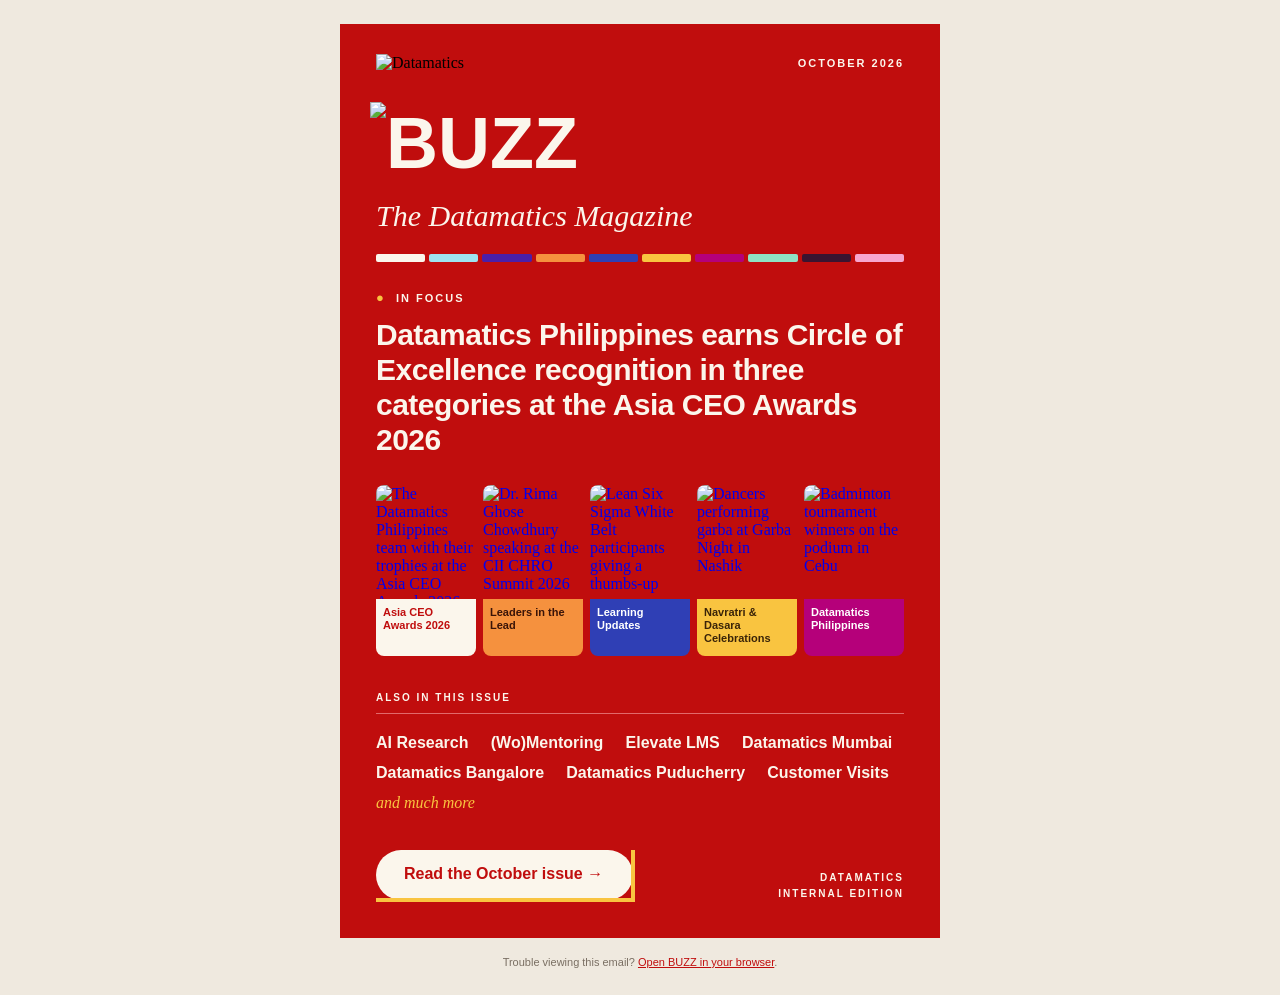
==== emailer.html @ 51daa1fd "Add October 2026 BUZZ emailer and its hosted images Co-Authored-By: Claude Opus 5.5 <noreply@anthrop" ====
<!DOCTYPE html>
<html lang="en" xmlns="http://www.w3.org/1999/xhtml" xmlns:v="urn:schemas-microsoft-com:vml" xmlns:o="urn:schemas-microsoft-com:office:office">
<head>
<meta charset="utf-8">
<meta name="viewport" content="width=device-width,initial-scale=1">
<meta name="x-apple-disable-message-reformatting">
<meta name="format-detection" content="telephone=no,date=no,address=no,email=no">
<title>BUZZ — October 2026 · The Datamatics Magazine</title>
<!--[if mso]><noscript><xml><o:OfficeDocumentSettings><o:PixelsPerInch>96</o:PixelsPerInch></o:OfficeDocumentSettings></xml></noscript><![endif]-->
<style>
  body{margin:0;padding:0;width:100%!important;-webkit-text-size-adjust:100%;-ms-text-size-adjust:100%}
  table{border-collapse:collapse;mso-table-lspace:0;mso-table-rspace:0}
  img{border:0;outline:none;text-decoration:none;-ms-interpolation-mode:bicubic;display:block}
  a{text-decoration:none}
  @media only screen and (max-width:620px){
    .container{width:100%!important}
    .px{padding-left:20px!important;padding-right:20px!important}
    .headline{font-size:26px!important;line-height:31px!important}
    .card{display:inline-block!important;width:47%!important;margin:0 1% 10px!important;vertical-align:top}
    .card img{width:100%!important;height:auto!important}
    .gap{display:none!important}
    .stack{display:block!important;width:100%!important;text-align:left!important;padding-top:18px!important}
  }
</style>
</head>
<body style="margin:0;padding:0;background:#efe9df;">
<!-- Preheader (shown in the inbox preview, hidden in the email) -->
<div style="display:none;max-height:0;overflow:hidden;mso-hide:all;font-size:1px;line-height:1px;color:#efe9df;">Datamatics Philippines wins Circle of Excellence recognition in three categories at the Asia CEO Awards 2026 — plus Learning Updates, Navratri celebrations and more.&#8199;&#847;&#8199;&#847;&#8199;&#847;&#8199;&#847;&#8199;&#847;&#8199;&#847;</div>

<table role="presentation" width="100%" cellpadding="0" cellspacing="0" border="0" style="background:#efe9df;">
<tr><td align="center" style="padding:24px 10px;">

  <!--[if mso]><table role="presentation" width="600" cellpadding="0" cellspacing="0" border="0"><tr><td><![endif]-->
  <table role="presentation" class="container" width="600" cellpadding="0" cellspacing="0" border="0" style="width:600px;max-width:600px;background:#c00d0d;">

    <!-- Top bar: logo + issue -->
    <tr><td class="px" style="padding:30px 36px 0 36px;">
      <table role="presentation" width="100%" cellpadding="0" cellspacing="0" border="0"><tr>
        <td align="left" valign="middle"><img src="https://buzz-october-2026.vercel.app/assets/email/datamatics-logo.png" width="150" alt="Datamatics" style="width:150px;height:auto;"></td>
        <td align="right" valign="middle" style="font-family:Arial,Helvetica,sans-serif;font-size:11px;letter-spacing:2px;font-weight:bold;color:#fbf6ec;text-transform:uppercase;">October 2026</td>
      </tr></table>
    </td></tr>

    <!-- BUZZ wordmark -->
    <tr><td class="px" style="padding:30px 36px 0 30px;">
      <a href="https://buzz-october-2026.vercel.app/" target="_blank"><img src="https://buzz-october-2026.vercel.app/assets/email/buzz-wordmark.png" width="420" alt="BUZZ" style="width:420px;max-width:100%;height:auto;color:#fbf6ec;font-family:Arial,Helvetica,sans-serif;font-size:72px;font-weight:bold;"></a>
    </td></tr>

    <!-- Tagline -->
    <tr><td class="px" style="padding:14px 36px 0 36px;font-family:Georgia,'Times New Roman',serif;font-style:italic;font-size:30px;line-height:36px;color:#fbf6ec;">The Datamatics Magazine</td></tr>

    <!-- Colour bar: one swatch per chapter -->
    <tr><td class="px" style="padding:20px 36px 0 36px;">
      <table role="presentation" width="100%" cellpadding="0" cellspacing="0" border="0"><tr>
        <td height="8" bgcolor="#fbf6ec" style="height:8px;font-size:0;line-height:0;border-radius:2px;">&nbsp;</td><td width="4" style="font-size:0;">&nbsp;</td>
        <td bgcolor="#9ee3f0" style="font-size:0;line-height:0;border-radius:2px;">&nbsp;</td><td width="4" style="font-size:0;">&nbsp;</td>
        <td bgcolor="#4b1fa8" style="font-size:0;line-height:0;border-radius:2px;">&nbsp;</td><td width="4" style="font-size:0;">&nbsp;</td>
        <td bgcolor="#f5913e" style="font-size:0;line-height:0;border-radius:2px;">&nbsp;</td><td width="4" style="font-size:0;">&nbsp;</td>
        <td bgcolor="#2f3fb5" style="font-size:0;line-height:0;border-radius:2px;">&nbsp;</td><td width="4" style="font-size:0;">&nbsp;</td>
        <td bgcolor="#f9c440" style="font-size:0;line-height:0;border-radius:2px;">&nbsp;</td><td width="4" style="font-size:0;">&nbsp;</td>
        <td bgcolor="#b5007a" style="font-size:0;line-height:0;border-radius:2px;">&nbsp;</td><td width="4" style="font-size:0;">&nbsp;</td>
        <td bgcolor="#8ee2c4" style="font-size:0;line-height:0;border-radius:2px;">&nbsp;</td><td width="4" style="font-size:0;">&nbsp;</td>
        <td bgcolor="#3a1430" style="font-size:0;line-height:0;border-radius:2px;">&nbsp;</td><td width="4" style="font-size:0;">&nbsp;</td>
        <td bgcolor="#f7a6cf" style="font-size:0;line-height:0;border-radius:2px;">&nbsp;</td>
      </tr></table>
    </td></tr>

    <!-- In Focus -->
    <tr><td class="px" style="padding:28px 36px 0 36px;font-family:Arial,Helvetica,sans-serif;font-size:11px;letter-spacing:2px;font-weight:bold;color:#fbf6ec;text-transform:uppercase;">
      <span style="color:#f9c440;font-size:13px;">&#9679;</span>&nbsp;&nbsp;In Focus
    </td></tr>
    <tr><td class="px headline" style="padding:12px 36px 0 36px;font-family:'Arial Black',Arial,Helvetica,sans-serif;font-weight:900;font-size:30px;line-height:35px;letter-spacing:-0.5px;color:#fbf6ec;">
      <a href="https://buzz-october-2026.vercel.app/#focus" target="_blank" style="color:#fbf6ec;text-decoration:none;">Datamatics Philippines earns Circle of Excellence recognition in three categories at the Asia CEO Awards 2026</a>
    </td></tr>

    <!-- Story cards -->
    <tr><td class="px" style="padding:28px 36px 0 36px;">
      <table role="presentation" width="100%" cellpadding="0" cellspacing="0" border="0"><tr>
        <td class="card" width="100" valign="top" style="width:100px;">
          <a href="https://buzz-october-2026.vercel.app/#focus" target="_blank" style="text-decoration:none;">
          <table role="presentation" width="100%" cellpadding="0" cellspacing="0" border="0" style="border-radius:8px;overflow:hidden;">
            <tr><td><img src="https://buzz-october-2026.vercel.app/assets/email/card-asia-ceo.jpg" width="100" height="114" alt="The Datamatics Philippines team with their trophies at the Asia CEO Awards 2026" style="width:100px;height:114px;"></td></tr>
            <tr><td bgcolor="#fbf6ec" height="44" valign="top" style="padding:7px 7px 6px;font-family:Arial,Helvetica,sans-serif;font-size:11px;line-height:13px;font-weight:bold;color:#c00d0d;height:44px;">Asia CEO Awards 2026</td></tr>
          </table></a>
        </td>
        <td class="gap" width="9" style="font-size:0;">&nbsp;</td>
        <td class="card" width="100" valign="top" style="width:100px;">
          <a href="https://buzz-october-2026.vercel.app/#corporate" target="_blank" style="text-decoration:none;">
          <table role="presentation" width="100%" cellpadding="0" cellspacing="0" border="0" style="border-radius:8px;overflow:hidden;">
            <tr><td><img src="https://buzz-october-2026.vercel.app/assets/email/card-leaders.jpg" width="100" height="114" alt="Dr. Rima Ghose Chowdhury speaking at the CII CHRO Summit 2026" style="width:100px;height:114px;"></td></tr>
            <tr><td bgcolor="#f5913e" height="44" valign="top" style="padding:7px 7px 6px;font-family:Arial,Helvetica,sans-serif;font-size:11px;line-height:13px;font-weight:bold;color:#3a1408;height:44px;">Leaders in the Lead</td></tr>
          </table></a>
        </td>
        <td class="gap" width="9" style="font-size:0;">&nbsp;</td>
        <td class="card" width="100" valign="top" style="width:100px;">
          <a href="https://buzz-october-2026.vercel.app/#learning" target="_blank" style="text-decoration:none;">
          <table role="presentation" width="100%" cellpadding="0" cellspacing="0" border="0" style="border-radius:8px;overflow:hidden;">
            <tr><td><img src="https://buzz-october-2026.vercel.app/assets/email/card-learning.jpg" width="100" height="114" alt="Lean Six Sigma White Belt participants giving a thumbs-up" style="width:100px;height:114px;"></td></tr>
            <tr><td bgcolor="#2f3fb5" height="44" valign="top" style="padding:7px 7px 6px;font-family:Arial,Helvetica,sans-serif;font-size:11px;line-height:13px;font-weight:bold;color:#ffffff;height:44px;">Learning Updates</td></tr>
          </table></a>
        </td>
        <td class="gap" width="9" style="font-size:0;">&nbsp;</td>
        <td class="card" width="100" valign="top" style="width:100px;">
          <a href="https://buzz-october-2026.vercel.app/#nashik" target="_blank" style="text-decoration:none;">
          <table role="presentation" width="100%" cellpadding="0" cellspacing="0" border="0" style="border-radius:8px;overflow:hidden;">
            <tr><td><img src="https://buzz-october-2026.vercel.app/assets/email/card-festive.jpg" width="100" height="114" alt="Dancers performing garba at Garba Night in Nashik" style="width:100px;height:114px;"></td></tr>
            <tr><td bgcolor="#f9c440" height="44" valign="top" style="padding:7px 7px 6px;font-family:Arial,Helvetica,sans-serif;font-size:11px;line-height:13px;font-weight:bold;color:#3a2408;height:44px;">Navratri &amp; Dasara Celebrations</td></tr>
          </table></a>
        </td>
        <td class="gap" width="9" style="font-size:0;">&nbsp;</td>
        <td class="card" width="100" valign="top" style="width:100px;">
          <a href="https://buzz-october-2026.vercel.app/#philippines" target="_blank" style="text-decoration:none;">
          <table role="presentation" width="100%" cellpadding="0" cellspacing="0" border="0" style="border-radius:8px;overflow:hidden;">
            <tr><td><img src="https://buzz-october-2026.vercel.app/assets/email/card-philippines.jpg" width="100" height="114" alt="Badminton tournament winners on the podium in Cebu" style="width:100px;height:114px;"></td></tr>
            <tr><td bgcolor="#b5007a" height="44" valign="top" style="padding:7px 7px 6px;font-family:Arial,Helvetica,sans-serif;font-size:11px;line-height:13px;font-weight:bold;color:#ffffff;height:44px;">Datamatics Philippines</td></tr>
          </table></a>
        </td>
      </tr></table>
    </td></tr>

    <!-- Also in this issue -->
    <tr><td class="px" style="padding:36px 36px 0 36px;font-family:Arial,Helvetica,sans-serif;font-size:10px;letter-spacing:2px;font-weight:bold;color:#fbf6ec;text-transform:uppercase;">Also in this issue</td></tr>
    <tr><td class="px" style="padding:10px 36px 0 36px;"><table role="presentation" width="100%" cellpadding="0" cellspacing="0" border="0"><tr><td height="1" bgcolor="#e2696b" style="height:1px;font-size:0;line-height:0;">&nbsp;</td></tr></table></td></tr>
    <tr><td class="px" style="padding:14px 36px 0 36px;font-family:Arial,Helvetica,sans-serif;font-size:16px;line-height:30px;font-weight:bold;color:#fbf6ec;">
      <a href="https://buzz-october-2026.vercel.app/#research" target="_blank" style="color:#fbf6ec;text-decoration:none;">AI Research</a>&nbsp;&nbsp;&nbsp;&nbsp;
      <a href="https://buzz-october-2026.vercel.app/#corporate" target="_blank" style="color:#fbf6ec;text-decoration:none;">(Wo)Mentoring</a>&nbsp;&nbsp;&nbsp;&nbsp;
      <a href="https://buzz-october-2026.vercel.app/#learning" target="_blank" style="color:#fbf6ec;text-decoration:none;">Elevate LMS</a>&nbsp;&nbsp;&nbsp;&nbsp;
      <a href="https://buzz-october-2026.vercel.app/#mumbai" target="_blank" style="color:#fbf6ec;text-decoration:none;">Datamatics Mumbai</a><br>
      <a href="https://buzz-october-2026.vercel.app/#bangalore" target="_blank" style="color:#fbf6ec;text-decoration:none;">Datamatics Bangalore</a>&nbsp;&nbsp;&nbsp;&nbsp;
      <a href="https://buzz-october-2026.vercel.app/#puducherry" target="_blank" style="color:#fbf6ec;text-decoration:none;">Datamatics Puducherry</a>&nbsp;&nbsp;&nbsp;&nbsp;
      <a href="https://buzz-october-2026.vercel.app/#visits" target="_blank" style="color:#fbf6ec;text-decoration:none;">Customer Visits</a>&nbsp;&nbsp;&nbsp;
      <span style="font-family:Georgia,'Times New Roman',serif;font-style:italic;font-weight:normal;color:#f9c440;">and much more</span>
    </td></tr>

    <!-- CTA + sign-off -->
    <tr><td class="px" style="padding:32px 36px 36px 36px;">
      <table role="presentation" width="100%" cellpadding="0" cellspacing="0" border="0"><tr>
        <td class="stack" align="left" valign="middle">
          <!--[if mso]>
          <v:roundrect xmlns:v="urn:schemas-microsoft-com:vml" href="https://buzz-october-2026.vercel.app/" style="height:48px;v-text-anchor:middle;width:250px;" arcsize="50%" stroke="f" fillcolor="#fbf6ec">
          <w:anchorlock/><center style="color:#c00d0d;font-family:Arial,sans-serif;font-size:16px;font-weight:bold;">Read the October issue &rarr;</center>
          </v:roundrect>
          <![endif]-->
          <!--[if !mso]><!-->
          <table role="presentation" cellpadding="0" cellspacing="0" border="0"><tr>
            <td bgcolor="#fbf6ec" style="border-radius:999px;border-right:4px solid #f9c440;border-bottom:4px solid #f9c440;">
              <a href="https://buzz-october-2026.vercel.app/" target="_blank" style="display:inline-block;padding:15px 28px;font-family:Arial,Helvetica,sans-serif;font-size:16px;font-weight:bold;color:#c00d0d;text-decoration:none;border-radius:999px;">Read the October issue&nbsp;&rarr;</a>
            </td></tr></table>
          <!--<![endif]-->
        </td>
        <td class="stack" align="right" valign="bottom" style="font-family:Arial,Helvetica,sans-serif;font-size:10px;line-height:16px;letter-spacing:2px;font-weight:bold;color:#fbf6ec;text-transform:uppercase;">Datamatics<br>Internal Edition</td>
      </tr></table>
    </td></tr>

  </table>
  <!--[if mso]></td></tr></table><![endif]-->

  <!-- Fallback link below the card -->
  <table role="presentation" class="container" width="600" cellpadding="0" cellspacing="0" border="0" style="width:600px;max-width:600px;">
    <tr><td align="center" style="padding:16px 20px 0;font-family:Arial,Helvetica,sans-serif;font-size:11px;line-height:17px;color:#7a6f63;">
      Trouble viewing this email? <a href="https://buzz-october-2026.vercel.app/" target="_blank" style="color:#c00d0d;text-decoration:underline;">Open BUZZ in your browser</a>.
    </td></tr>
  </table>

</td></tr>
</table>
</body>
</html>
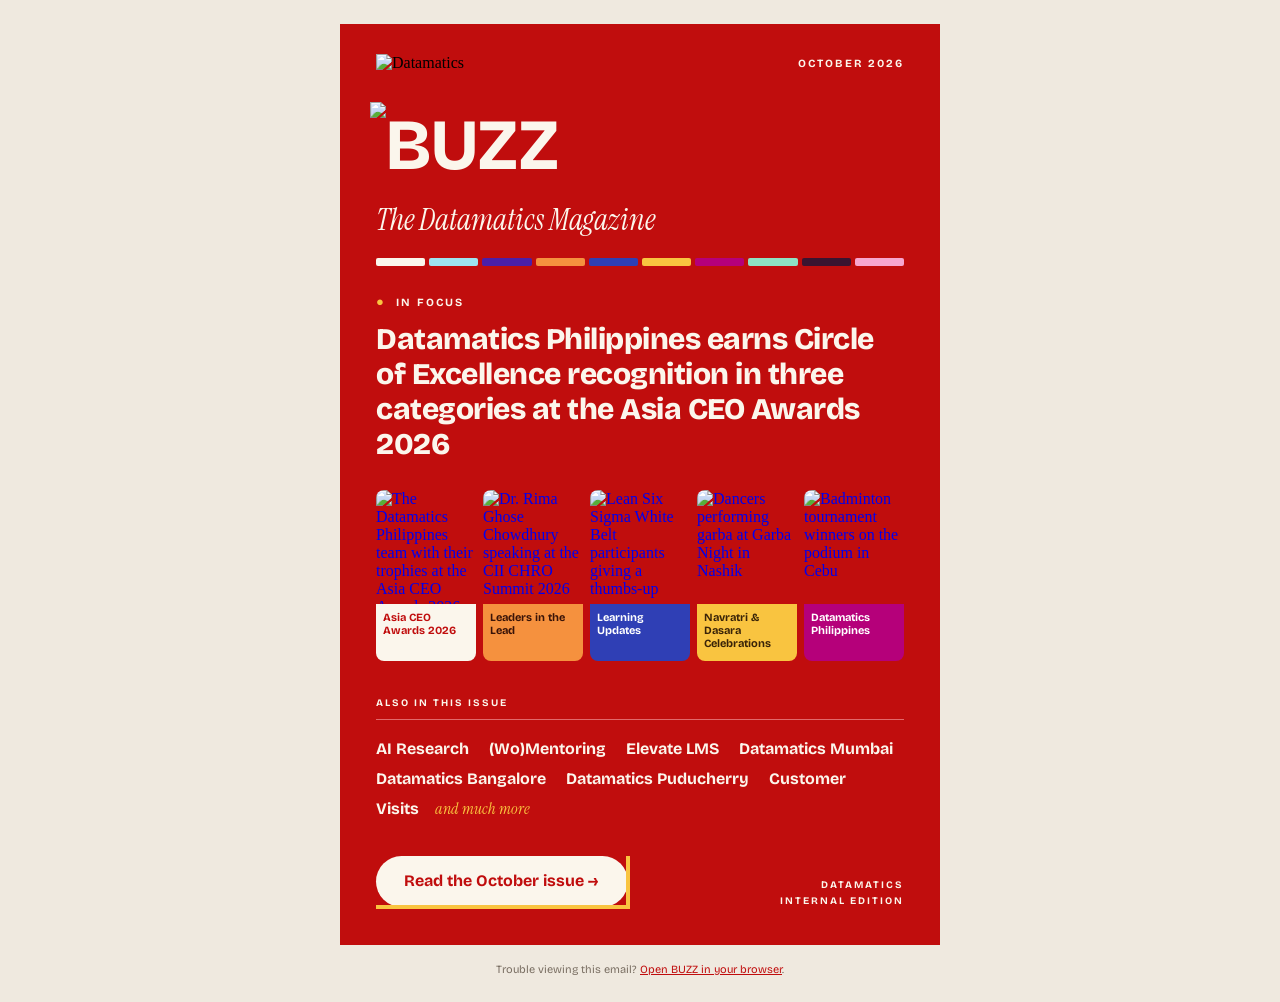
==== commit 6b3af3cb: "Emailer: use index.html fonts (Bricolage Grotesque, Instrument Serif) with email-safe fallbacks Co-A" ====
--- a/emailer.html
+++ b/emailer.html
@@ -7,6 +7,10 @@
 <meta name="format-detection" content="telephone=no,date=no,address=no,email=no">
 <title>BUZZ — October 2026 · The Datamatics Magazine</title>
 <!--[if mso]><noscript><xml><o:OfficeDocumentSettings><o:PixelsPerInch>96</o:PixelsPerInch></o:OfficeDocumentSettings></xml></noscript><![endif]-->
+<link rel="preconnect" href="https://fonts.googleapis.com">
+<link rel="preconnect" href="https://fonts.gstatic.com" crossorigin>
+<link href="https://fonts.googleapis.com/css2?family=Bricolage+Grotesque:opsz,wght@12..96,400..800&amp;family=Instrument+Serif:ital@1&amp;display=swap" rel="stylesheet">
+<!--[if mso]><style>body,table,td,a,span,p,center{font-family:Arial,Helvetica,sans-serif!important}.serif,.serif span{font-family:Georgia,'Times New Roman',serif!important}</style><![endif]-->
 <style>
   body{margin:0;padding:0;width:100%!important;-webkit-text-size-adjust:100%;-ms-text-size-adjust:100%}
   table{border-collapse:collapse;mso-table-lspace:0;mso-table-rspace:0}
@@ -37,17 +41,17 @@
     <tr><td class="px" style="padding:30px 36px 0 36px;">
       <table role="presentation" width="100%" cellpadding="0" cellspacing="0" border="0"><tr>
         <td align="left" valign="middle"><img src="https://buzz-october-2026.vercel.app/assets/email/datamatics-logo.png" width="150" alt="Datamatics" style="width:150px;height:auto;"></td>
-        <td align="right" valign="middle" style="font-family:Arial,Helvetica,sans-serif;font-size:11px;letter-spacing:2px;font-weight:bold;color:#fbf6ec;text-transform:uppercase;">October 2026</td>
+        <td align="right" valign="middle" style="font-family:'Bricolage Grotesque',Arial,Helvetica,sans-serif;font-size:11px;letter-spacing:2px;font-weight:bold;color:#fbf6ec;text-transform:uppercase;">October 2026</td>
       </tr></table>
     </td></tr>
 
     <!-- BUZZ wordmark -->
     <tr><td class="px" style="padding:30px 36px 0 30px;">
-      <a href="https://buzz-october-2026.vercel.app/" target="_blank"><img src="https://buzz-october-2026.vercel.app/assets/email/buzz-wordmark.png" width="420" alt="BUZZ" style="width:420px;max-width:100%;height:auto;color:#fbf6ec;font-family:Arial,Helvetica,sans-serif;font-size:72px;font-weight:bold;"></a>
+      <a href="https://buzz-october-2026.vercel.app/" target="_blank"><img src="https://buzz-october-2026.vercel.app/assets/email/buzz-wordmark.png" width="420" alt="BUZZ" style="width:420px;max-width:100%;height:auto;color:#fbf6ec;font-family:'Bricolage Grotesque',Arial,Helvetica,sans-serif;font-size:72px;font-weight:bold;"></a>
     </td></tr>
 
     <!-- Tagline -->
-    <tr><td class="px" style="padding:14px 36px 0 36px;font-family:Georgia,'Times New Roman',serif;font-style:italic;font-size:30px;line-height:36px;color:#fbf6ec;">The Datamatics Magazine</td></tr>
+    <tr><td class="px serif" style="padding:14px 36px 0 36px;font-family:'Instrument Serif',Georgia,'Times New Roman',serif;font-style:italic;font-size:30px;line-height:36px;color:#fbf6ec;">The Datamatics Magazine</td></tr>
 
     <!-- Colour bar: one swatch per chapter -->
     <tr><td class="px" style="padding:20px 36px 0 36px;">
@@ -66,10 +70,10 @@
     </td></tr>
 
     <!-- In Focus -->
-    <tr><td class="px" style="padding:28px 36px 0 36px;font-family:Arial,Helvetica,sans-serif;font-size:11px;letter-spacing:2px;font-weight:bold;color:#fbf6ec;text-transform:uppercase;">
+    <tr><td class="px" style="padding:28px 36px 0 36px;font-family:'Bricolage Grotesque',Arial,Helvetica,sans-serif;font-size:11px;letter-spacing:2px;font-weight:bold;color:#fbf6ec;text-transform:uppercase;">
       <span style="color:#f9c440;font-size:13px;">&#9679;</span>&nbsp;&nbsp;In Focus
     </td></tr>
-    <tr><td class="px headline" style="padding:12px 36px 0 36px;font-family:'Arial Black',Arial,Helvetica,sans-serif;font-weight:900;font-size:30px;line-height:35px;letter-spacing:-0.5px;color:#fbf6ec;">
+    <tr><td class="px headline" style="padding:12px 36px 0 36px;font-family:'Bricolage Grotesque','Arial Black',Arial,Helvetica,sans-serif;font-weight:800;font-size:30px;line-height:35px;letter-spacing:-0.5px;color:#fbf6ec;">
       <a href="https://buzz-october-2026.vercel.app/#focus" target="_blank" style="color:#fbf6ec;text-decoration:none;">Datamatics Philippines earns Circle of Excellence recognition in three categories at the Asia CEO Awards 2026</a>
     </td></tr>
 
@@ -80,7 +84,7 @@
           <a href="https://buzz-october-2026.vercel.app/#focus" target="_blank" style="text-decoration:none;">
           <table role="presentation" width="100%" cellpadding="0" cellspacing="0" border="0" style="border-radius:8px;overflow:hidden;">
             <tr><td><img src="https://buzz-october-2026.vercel.app/assets/email/card-asia-ceo.jpg" width="100" height="114" alt="The Datamatics Philippines team with their trophies at the Asia CEO Awards 2026" style="width:100px;height:114px;"></td></tr>
-            <tr><td bgcolor="#fbf6ec" height="44" valign="top" style="padding:7px 7px 6px;font-family:Arial,Helvetica,sans-serif;font-size:11px;line-height:13px;font-weight:bold;color:#c00d0d;height:44px;">Asia CEO Awards 2026</td></tr>
+            <tr><td bgcolor="#fbf6ec" height="44" valign="top" style="padding:7px 7px 6px;font-family:'Bricolage Grotesque',Arial,Helvetica,sans-serif;font-size:11px;line-height:13px;font-weight:bold;color:#c00d0d;height:44px;">Asia CEO Awards 2026</td></tr>
           </table></a>
         </td>
         <td class="gap" width="9" style="font-size:0;">&nbsp;</td>
@@ -88,7 +92,7 @@
           <a href="https://buzz-october-2026.vercel.app/#corporate" target="_blank" style="text-decoration:none;">
           <table role="presentation" width="100%" cellpadding="0" cellspacing="0" border="0" style="border-radius:8px;overflow:hidden;">
             <tr><td><img src="https://buzz-october-2026.vercel.app/assets/email/card-leaders.jpg" width="100" height="114" alt="Dr. Rima Ghose Chowdhury speaking at the CII CHRO Summit 2026" style="width:100px;height:114px;"></td></tr>
-            <tr><td bgcolor="#f5913e" height="44" valign="top" style="padding:7px 7px 6px;font-family:Arial,Helvetica,sans-serif;font-size:11px;line-height:13px;font-weight:bold;color:#3a1408;height:44px;">Leaders in the Lead</td></tr>
+            <tr><td bgcolor="#f5913e" height="44" valign="top" style="padding:7px 7px 6px;font-family:'Bricolage Grotesque',Arial,Helvetica,sans-serif;font-size:11px;line-height:13px;font-weight:bold;color:#3a1408;height:44px;">Leaders in the Lead</td></tr>
           </table></a>
         </td>
         <td class="gap" width="9" style="font-size:0;">&nbsp;</td>
@@ -96,7 +100,7 @@
           <a href="https://buzz-october-2026.vercel.app/#learning" target="_blank" style="text-decoration:none;">
           <table role="presentation" width="100%" cellpadding="0" cellspacing="0" border="0" style="border-radius:8px;overflow:hidden;">
             <tr><td><img src="https://buzz-october-2026.vercel.app/assets/email/card-learning.jpg" width="100" height="114" alt="Lean Six Sigma White Belt participants giving a thumbs-up" style="width:100px;height:114px;"></td></tr>
-            <tr><td bgcolor="#2f3fb5" height="44" valign="top" style="padding:7px 7px 6px;font-family:Arial,Helvetica,sans-serif;font-size:11px;line-height:13px;font-weight:bold;color:#ffffff;height:44px;">Learning Updates</td></tr>
+            <tr><td bgcolor="#2f3fb5" height="44" valign="top" style="padding:7px 7px 6px;font-family:'Bricolage Grotesque',Arial,Helvetica,sans-serif;font-size:11px;line-height:13px;font-weight:bold;color:#ffffff;height:44px;">Learning Updates</td></tr>
           </table></a>
         </td>
         <td class="gap" width="9" style="font-size:0;">&nbsp;</td>
@@ -104,7 +108,7 @@
           <a href="https://buzz-october-2026.vercel.app/#nashik" target="_blank" style="text-decoration:none;">
           <table role="presentation" width="100%" cellpadding="0" cellspacing="0" border="0" style="border-radius:8px;overflow:hidden;">
             <tr><td><img src="https://buzz-october-2026.vercel.app/assets/email/card-festive.jpg" width="100" height="114" alt="Dancers performing garba at Garba Night in Nashik" style="width:100px;height:114px;"></td></tr>
-            <tr><td bgcolor="#f9c440" height="44" valign="top" style="padding:7px 7px 6px;font-family:Arial,Helvetica,sans-serif;font-size:11px;line-height:13px;font-weight:bold;color:#3a2408;height:44px;">Navratri &amp; Dasara Celebrations</td></tr>
+            <tr><td bgcolor="#f9c440" height="44" valign="top" style="padding:7px 7px 6px;font-family:'Bricolage Grotesque',Arial,Helvetica,sans-serif;font-size:11px;line-height:13px;font-weight:bold;color:#3a2408;height:44px;">Navratri &amp; Dasara Celebrations</td></tr>
           </table></a>
         </td>
         <td class="gap" width="9" style="font-size:0;">&nbsp;</td>
@@ -112,16 +116,16 @@
           <a href="https://buzz-october-2026.vercel.app/#philippines" target="_blank" style="text-decoration:none;">
           <table role="presentation" width="100%" cellpadding="0" cellspacing="0" border="0" style="border-radius:8px;overflow:hidden;">
             <tr><td><img src="https://buzz-october-2026.vercel.app/assets/email/card-philippines.jpg" width="100" height="114" alt="Badminton tournament winners on the podium in Cebu" style="width:100px;height:114px;"></td></tr>
-            <tr><td bgcolor="#b5007a" height="44" valign="top" style="padding:7px 7px 6px;font-family:Arial,Helvetica,sans-serif;font-size:11px;line-height:13px;font-weight:bold;color:#ffffff;height:44px;">Datamatics Philippines</td></tr>
+            <tr><td bgcolor="#b5007a" height="44" valign="top" style="padding:7px 7px 6px;font-family:'Bricolage Grotesque',Arial,Helvetica,sans-serif;font-size:11px;line-height:13px;font-weight:bold;color:#ffffff;height:44px;">Datamatics Philippines</td></tr>
           </table></a>
         </td>
       </tr></table>
     </td></tr>
 
     <!-- Also in this issue -->
-    <tr><td class="px" style="padding:36px 36px 0 36px;font-family:Arial,Helvetica,sans-serif;font-size:10px;letter-spacing:2px;font-weight:bold;color:#fbf6ec;text-transform:uppercase;">Also in this issue</td></tr>
+    <tr><td class="px" style="padding:36px 36px 0 36px;font-family:'Bricolage Grotesque',Arial,Helvetica,sans-serif;font-size:10px;letter-spacing:2px;font-weight:bold;color:#fbf6ec;text-transform:uppercase;">Also in this issue</td></tr>
     <tr><td class="px" style="padding:10px 36px 0 36px;"><table role="presentation" width="100%" cellpadding="0" cellspacing="0" border="0"><tr><td height="1" bgcolor="#e2696b" style="height:1px;font-size:0;line-height:0;">&nbsp;</td></tr></table></td></tr>
-    <tr><td class="px" style="padding:14px 36px 0 36px;font-family:Arial,Helvetica,sans-serif;font-size:16px;line-height:30px;font-weight:bold;color:#fbf6ec;">
+    <tr><td class="px" style="padding:14px 36px 0 36px;font-family:'Bricolage Grotesque',Arial,Helvetica,sans-serif;font-size:16px;line-height:30px;font-weight:bold;color:#fbf6ec;">
       <a href="https://buzz-october-2026.vercel.app/#research" target="_blank" style="color:#fbf6ec;text-decoration:none;">AI Research</a>&nbsp;&nbsp;&nbsp;&nbsp;
       <a href="https://buzz-october-2026.vercel.app/#corporate" target="_blank" style="color:#fbf6ec;text-decoration:none;">(Wo)Mentoring</a>&nbsp;&nbsp;&nbsp;&nbsp;
       <a href="https://buzz-october-2026.vercel.app/#learning" target="_blank" style="color:#fbf6ec;text-decoration:none;">Elevate LMS</a>&nbsp;&nbsp;&nbsp;&nbsp;
@@ -129,7 +133,7 @@
       <a href="https://buzz-october-2026.vercel.app/#bangalore" target="_blank" style="color:#fbf6ec;text-decoration:none;">Datamatics Bangalore</a>&nbsp;&nbsp;&nbsp;&nbsp;
       <a href="https://buzz-october-2026.vercel.app/#puducherry" target="_blank" style="color:#fbf6ec;text-decoration:none;">Datamatics Puducherry</a>&nbsp;&nbsp;&nbsp;&nbsp;
       <a href="https://buzz-october-2026.vercel.app/#visits" target="_blank" style="color:#fbf6ec;text-decoration:none;">Customer Visits</a>&nbsp;&nbsp;&nbsp;
-      <span style="font-family:Georgia,'Times New Roman',serif;font-style:italic;font-weight:normal;color:#f9c440;">and much more</span>
+      <span class="serif" style="font-family:'Instrument Serif',Georgia,'Times New Roman',serif;font-style:italic;font-weight:normal;color:#f9c440;">and much more</span>
     </td></tr>
 
     <!-- CTA + sign-off -->
@@ -144,11 +148,11 @@
           <!--[if !mso]><!-->
           <table role="presentation" cellpadding="0" cellspacing="0" border="0"><tr>
             <td bgcolor="#fbf6ec" style="border-radius:999px;border-right:4px solid #f9c440;border-bottom:4px solid #f9c440;">
-              <a href="https://buzz-october-2026.vercel.app/" target="_blank" style="display:inline-block;padding:15px 28px;font-family:Arial,Helvetica,sans-serif;font-size:16px;font-weight:bold;color:#c00d0d;text-decoration:none;border-radius:999px;">Read the October issue&nbsp;&rarr;</a>
+              <a href="https://buzz-october-2026.vercel.app/" target="_blank" style="display:inline-block;padding:15px 28px;font-family:'Bricolage Grotesque',Arial,Helvetica,sans-serif;font-size:16px;font-weight:bold;color:#c00d0d;text-decoration:none;border-radius:999px;">Read the October issue&nbsp;&rarr;</a>
             </td></tr></table>
           <!--<![endif]-->
         </td>
-        <td class="stack" align="right" valign="bottom" style="font-family:Arial,Helvetica,sans-serif;font-size:10px;line-height:16px;letter-spacing:2px;font-weight:bold;color:#fbf6ec;text-transform:uppercase;">Datamatics<br>Internal Edition</td>
+        <td class="stack" align="right" valign="bottom" style="font-family:'Bricolage Grotesque',Arial,Helvetica,sans-serif;font-size:10px;line-height:16px;letter-spacing:2px;font-weight:bold;color:#fbf6ec;text-transform:uppercase;">Datamatics<br>Internal Edition</td>
       </tr></table>
     </td></tr>
 
@@ -157,7 +161,7 @@
 
   <!-- Fallback link below the card -->
   <table role="presentation" class="container" width="600" cellpadding="0" cellspacing="0" border="0" style="width:600px;max-width:600px;">
-    <tr><td align="center" style="padding:16px 20px 0;font-family:Arial,Helvetica,sans-serif;font-size:11px;line-height:17px;color:#7a6f63;">
+    <tr><td align="center" style="padding:16px 20px 0;font-family:'Bricolage Grotesque',Arial,Helvetica,sans-serif;font-size:11px;line-height:17px;color:#7a6f63;">
       Trouble viewing this email? <a href="https://buzz-october-2026.vercel.app/" target="_blank" style="color:#c00d0d;text-decoration:underline;">Open BUZZ in your browser</a>.
     </td></tr>
   </table>
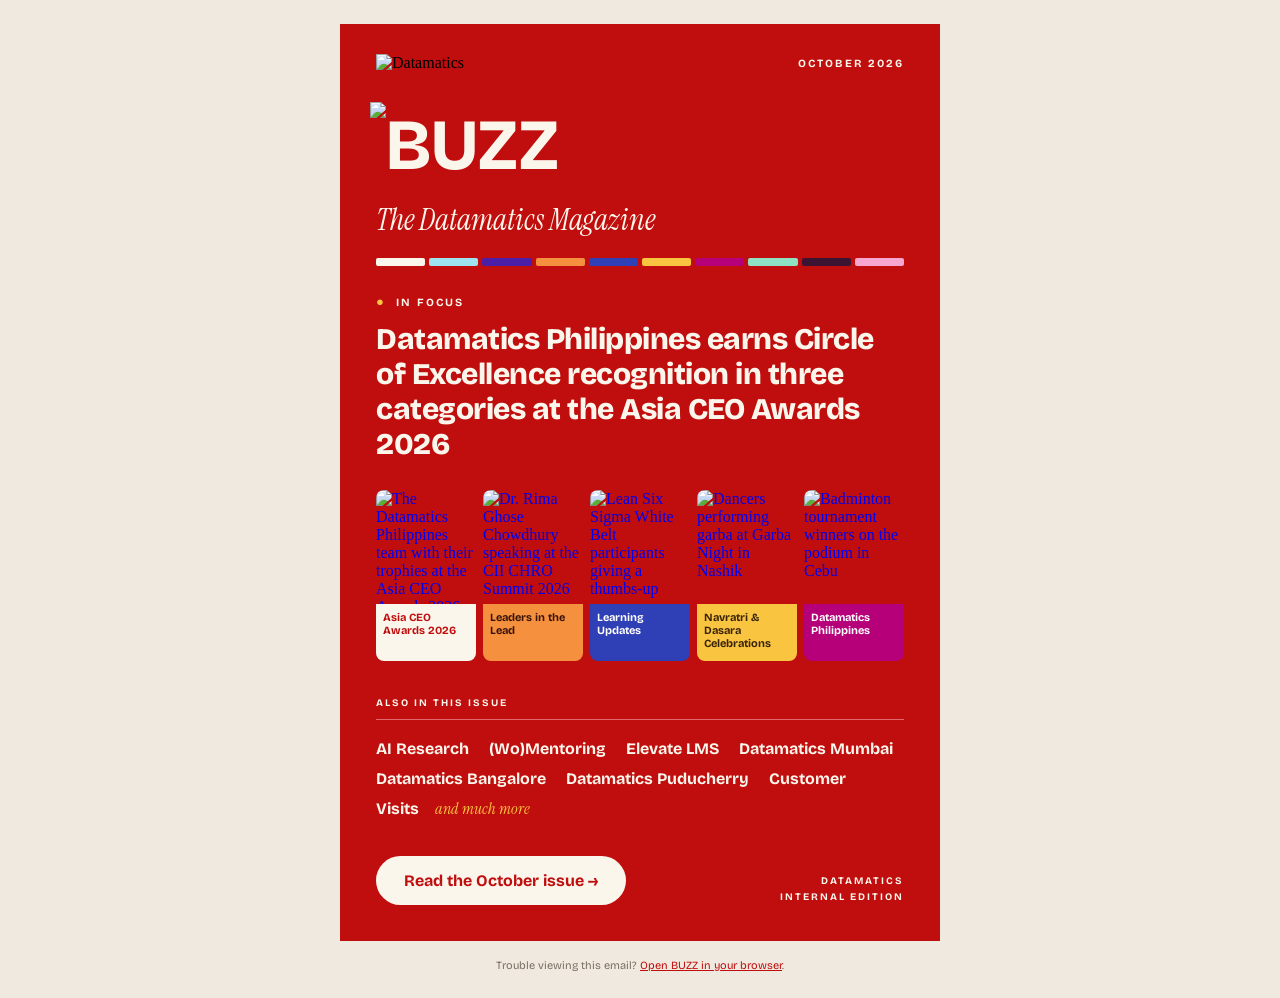
==== commit d4bd442b: "Emailer: remove yellow stroke from the CTA button Co-Authored-By: Claude Opus 5.5 <noreply@anthropic" ====
--- a/emailer.html
+++ b/emailer.html
@@ -147,7 +147,7 @@
           <![endif]-->
           <!--[if !mso]><!-->
           <table role="presentation" cellpadding="0" cellspacing="0" border="0"><tr>
-            <td bgcolor="#fbf6ec" style="border-radius:999px;border-right:4px solid #f9c440;border-bottom:4px solid #f9c440;">
+            <td bgcolor="#fbf6ec" style="border-radius:999px;">
               <a href="https://buzz-october-2026.vercel.app/" target="_blank" style="display:inline-block;padding:15px 28px;font-family:'Bricolage Grotesque',Arial,Helvetica,sans-serif;font-size:16px;font-weight:bold;color:#c00d0d;text-decoration:none;border-radius:999px;">Read the October issue&nbsp;&rarr;</a>
             </td></tr></table>
           <!--<![endif]-->
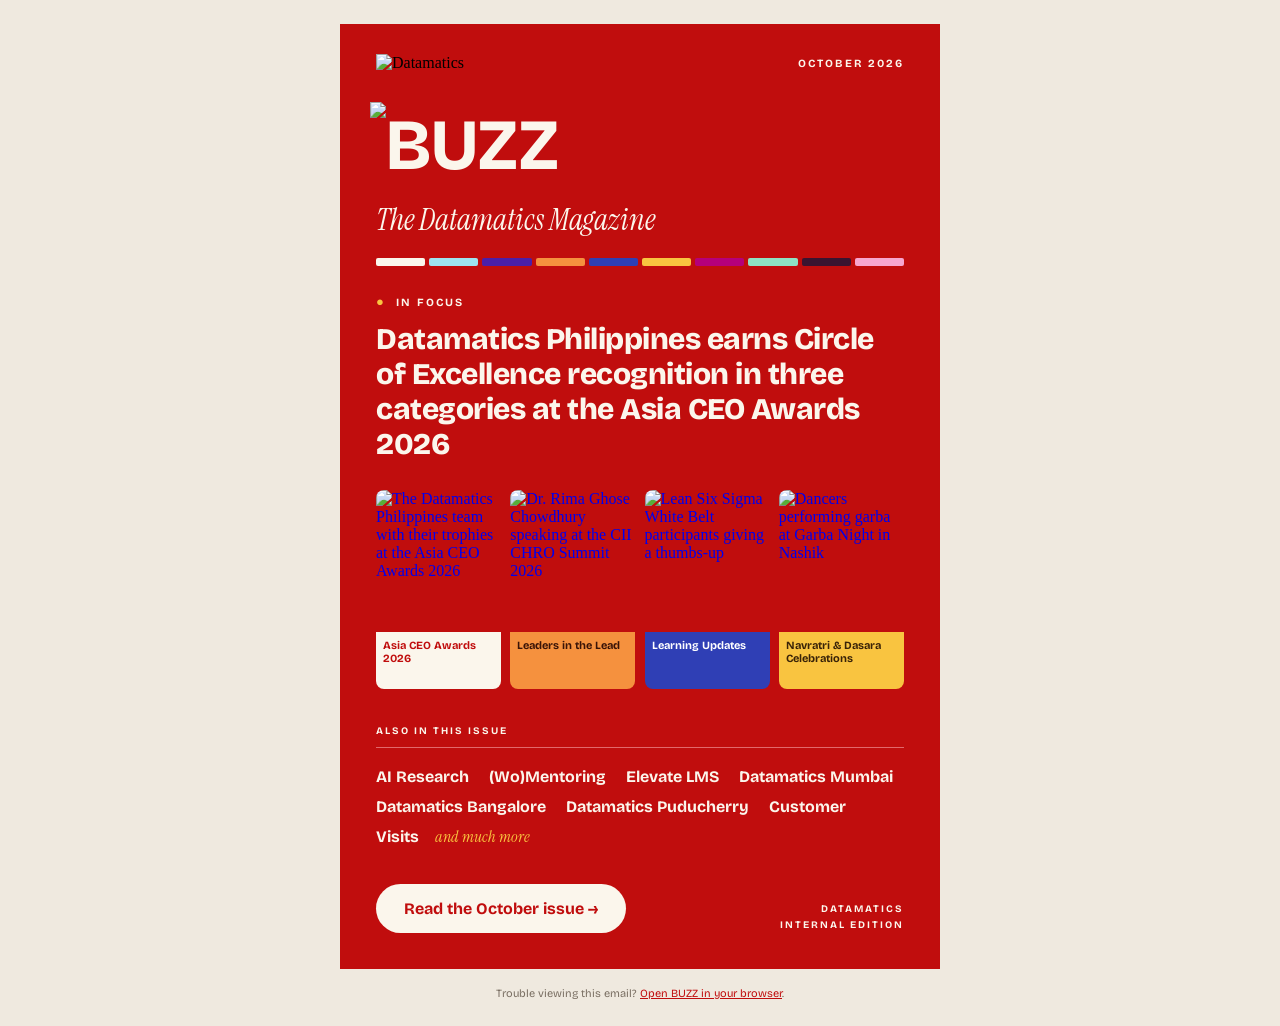
==== commit c3136a26: "Emailer: remove the Datamatics Philippines card, widen the remaining four Co-Authored-By: Claude Opu" ====
--- a/emailer.html
+++ b/emailer.html
@@ -80,43 +80,35 @@
     <!-- Story cards -->
     <tr><td class="px" style="padding:28px 36px 0 36px;">
       <table role="presentation" width="100%" cellpadding="0" cellspacing="0" border="0"><tr>
-        <td class="card" width="100" valign="top" style="width:100px;">
+        <td class="card" width="125" valign="top" style="width:125px;">
           <a href="https://buzz-october-2026.vercel.app/#focus" target="_blank" style="text-decoration:none;">
           <table role="presentation" width="100%" cellpadding="0" cellspacing="0" border="0" style="border-radius:8px;overflow:hidden;">
-            <tr><td><img src="https://buzz-october-2026.vercel.app/assets/email/card-asia-ceo.jpg" width="100" height="114" alt="The Datamatics Philippines team with their trophies at the Asia CEO Awards 2026" style="width:100px;height:114px;"></td></tr>
+            <tr><td><img src="https://buzz-october-2026.vercel.app/assets/email/card-asia-ceo.jpg" width="125" height="142" alt="The Datamatics Philippines team with their trophies at the Asia CEO Awards 2026" style="width:125px;height:142px;"></td></tr>
             <tr><td bgcolor="#fbf6ec" height="44" valign="top" style="padding:7px 7px 6px;font-family:'Bricolage Grotesque',Arial,Helvetica,sans-serif;font-size:11px;line-height:13px;font-weight:bold;color:#c00d0d;height:44px;">Asia CEO Awards 2026</td></tr>
           </table></a>
         </td>
         <td class="gap" width="9" style="font-size:0;">&nbsp;</td>
-        <td class="card" width="100" valign="top" style="width:100px;">
+        <td class="card" width="125" valign="top" style="width:125px;">
           <a href="https://buzz-october-2026.vercel.app/#corporate" target="_blank" style="text-decoration:none;">
           <table role="presentation" width="100%" cellpadding="0" cellspacing="0" border="0" style="border-radius:8px;overflow:hidden;">
-            <tr><td><img src="https://buzz-october-2026.vercel.app/assets/email/card-leaders.jpg" width="100" height="114" alt="Dr. Rima Ghose Chowdhury speaking at the CII CHRO Summit 2026" style="width:100px;height:114px;"></td></tr>
+            <tr><td><img src="https://buzz-october-2026.vercel.app/assets/email/card-leaders.jpg" width="125" height="142" alt="Dr. Rima Ghose Chowdhury speaking at the CII CHRO Summit 2026" style="width:125px;height:142px;"></td></tr>
             <tr><td bgcolor="#f5913e" height="44" valign="top" style="padding:7px 7px 6px;font-family:'Bricolage Grotesque',Arial,Helvetica,sans-serif;font-size:11px;line-height:13px;font-weight:bold;color:#3a1408;height:44px;">Leaders in the Lead</td></tr>
           </table></a>
         </td>
         <td class="gap" width="9" style="font-size:0;">&nbsp;</td>
-        <td class="card" width="100" valign="top" style="width:100px;">
+        <td class="card" width="125" valign="top" style="width:125px;">
           <a href="https://buzz-october-2026.vercel.app/#learning" target="_blank" style="text-decoration:none;">
           <table role="presentation" width="100%" cellpadding="0" cellspacing="0" border="0" style="border-radius:8px;overflow:hidden;">
-            <tr><td><img src="https://buzz-october-2026.vercel.app/assets/email/card-learning.jpg" width="100" height="114" alt="Lean Six Sigma White Belt participants giving a thumbs-up" style="width:100px;height:114px;"></td></tr>
+            <tr><td><img src="https://buzz-october-2026.vercel.app/assets/email/card-learning.jpg" width="125" height="142" alt="Lean Six Sigma White Belt participants giving a thumbs-up" style="width:125px;height:142px;"></td></tr>
             <tr><td bgcolor="#2f3fb5" height="44" valign="top" style="padding:7px 7px 6px;font-family:'Bricolage Grotesque',Arial,Helvetica,sans-serif;font-size:11px;line-height:13px;font-weight:bold;color:#ffffff;height:44px;">Learning Updates</td></tr>
           </table></a>
         </td>
         <td class="gap" width="9" style="font-size:0;">&nbsp;</td>
-        <td class="card" width="100" valign="top" style="width:100px;">
+        <td class="card" width="125" valign="top" style="width:125px;">
           <a href="https://buzz-october-2026.vercel.app/#nashik" target="_blank" style="text-decoration:none;">
           <table role="presentation" width="100%" cellpadding="0" cellspacing="0" border="0" style="border-radius:8px;overflow:hidden;">
-            <tr><td><img src="https://buzz-october-2026.vercel.app/assets/email/card-festive.jpg" width="100" height="114" alt="Dancers performing garba at Garba Night in Nashik" style="width:100px;height:114px;"></td></tr>
+            <tr><td><img src="https://buzz-october-2026.vercel.app/assets/email/card-festive.jpg" width="125" height="142" alt="Dancers performing garba at Garba Night in Nashik" style="width:125px;height:142px;"></td></tr>
             <tr><td bgcolor="#f9c440" height="44" valign="top" style="padding:7px 7px 6px;font-family:'Bricolage Grotesque',Arial,Helvetica,sans-serif;font-size:11px;line-height:13px;font-weight:bold;color:#3a2408;height:44px;">Navratri &amp; Dasara Celebrations</td></tr>
-          </table></a>
-        </td>
-        <td class="gap" width="9" style="font-size:0;">&nbsp;</td>
-        <td class="card" width="100" valign="top" style="width:100px;">
-          <a href="https://buzz-october-2026.vercel.app/#philippines" target="_blank" style="text-decoration:none;">
-          <table role="presentation" width="100%" cellpadding="0" cellspacing="0" border="0" style="border-radius:8px;overflow:hidden;">
-            <tr><td><img src="https://buzz-october-2026.vercel.app/assets/email/card-philippines.jpg" width="100" height="114" alt="Badminton tournament winners on the podium in Cebu" style="width:100px;height:114px;"></td></tr>
-            <tr><td bgcolor="#b5007a" height="44" valign="top" style="padding:7px 7px 6px;font-family:'Bricolage Grotesque',Arial,Helvetica,sans-serif;font-size:11px;line-height:13px;font-weight:bold;color:#ffffff;height:44px;">Datamatics Philippines</td></tr>
           </table></a>
         </td>
       </tr></table>
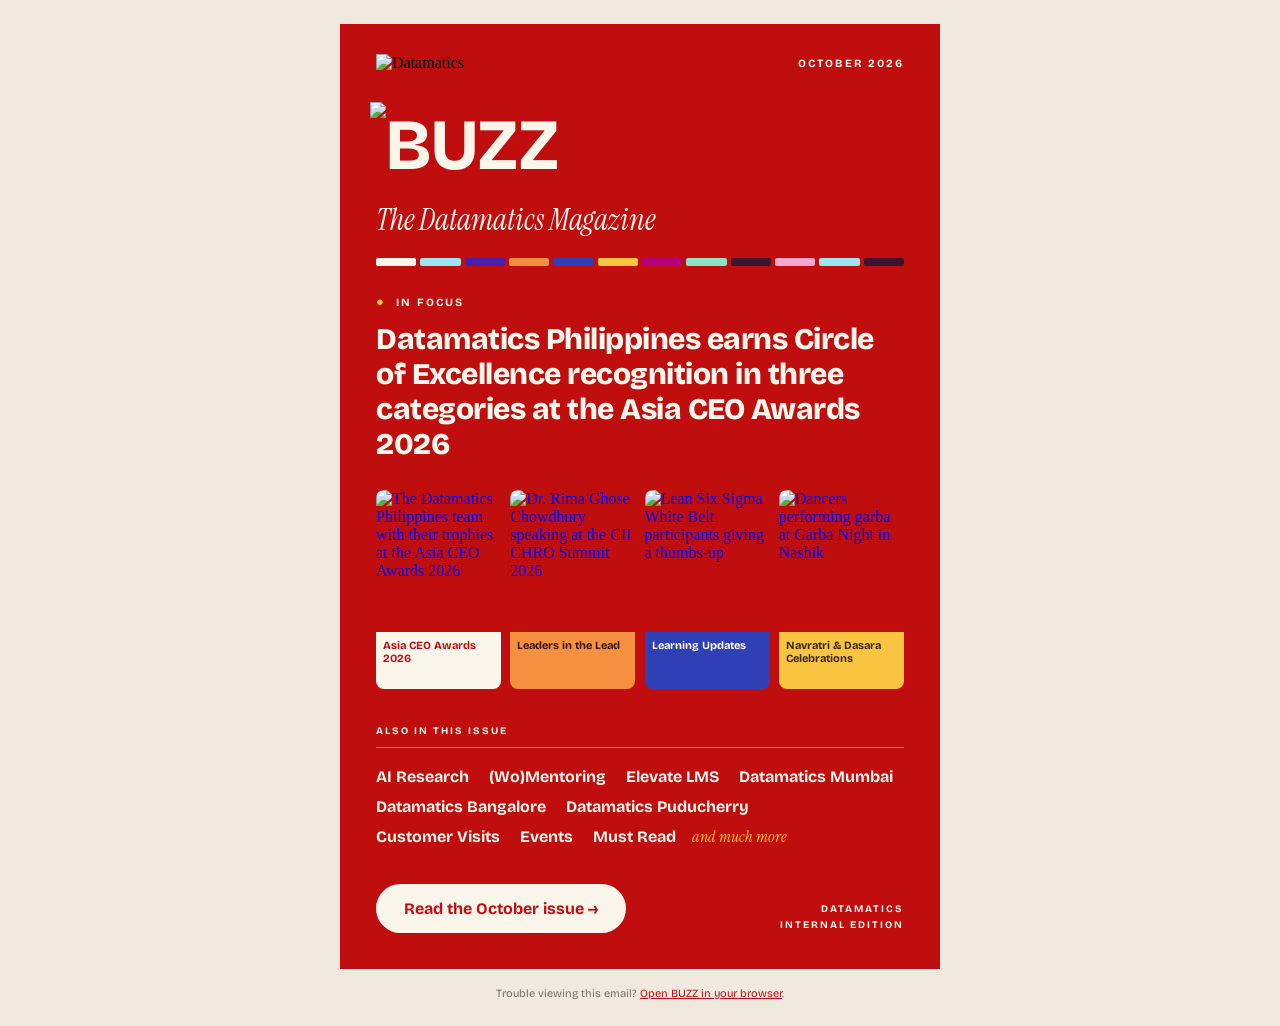
==== commit 22351769: "Emailer: add Events and Must Read, 12-colour bar Co-Authored-By: Claude Opus 5.5 <noreply@anthropic." ====
--- a/emailer.html
+++ b/emailer.html
@@ -29,7 +29,7 @@
 </head>
 <body style="margin:0;padding:0;background:#efe9df;">
 <!-- Preheader (shown in the inbox preview, hidden in the email) -->
-<div style="display:none;max-height:0;overflow:hidden;mso-hide:all;font-size:1px;line-height:1px;color:#efe9df;">Datamatics Philippines wins Circle of Excellence recognition in three categories at the Asia CEO Awards 2026 — plus Learning Updates, Navratri celebrations and more.&#8199;&#847;&#8199;&#847;&#8199;&#847;&#8199;&#847;&#8199;&#847;&#8199;&#847;</div>
+<div style="display:none;max-height:0;overflow:hidden;mso-hide:all;font-size:1px;line-height:1px;color:#efe9df;">Datamatics Philippines wins Circle of Excellence recognition in three categories at the Asia CEO Awards 2026 — plus Learning Updates, Navratri celebrations, Events, Must Read and more.&#8199;&#847;&#8199;&#847;&#8199;&#847;&#8199;&#847;&#8199;&#847;&#8199;&#847;</div>
 
 <table role="presentation" width="100%" cellpadding="0" cellspacing="0" border="0" style="background:#efe9df;">
 <tr><td align="center" style="padding:24px 10px;">
@@ -65,7 +65,9 @@
         <td bgcolor="#b5007a" style="font-size:0;line-height:0;border-radius:2px;">&nbsp;</td><td width="4" style="font-size:0;">&nbsp;</td>
         <td bgcolor="#8ee2c4" style="font-size:0;line-height:0;border-radius:2px;">&nbsp;</td><td width="4" style="font-size:0;">&nbsp;</td>
         <td bgcolor="#3a1430" style="font-size:0;line-height:0;border-radius:2px;">&nbsp;</td><td width="4" style="font-size:0;">&nbsp;</td>
-        <td bgcolor="#f7a6cf" style="font-size:0;line-height:0;border-radius:2px;">&nbsp;</td>
+        <td bgcolor="#f7a6cf" style="font-size:0;line-height:0;border-radius:2px;">&nbsp;</td><td width="4" style="font-size:0;">&nbsp;</td>
+        <td bgcolor="#9ee3f0" style="font-size:0;line-height:0;border-radius:2px;">&nbsp;</td><td width="4" style="font-size:0;">&nbsp;</td>
+        <td bgcolor="#3a1430" style="font-size:0;line-height:0;border-radius:2px;">&nbsp;</td>
       </tr></table>
     </td></tr>
 
@@ -118,14 +120,16 @@
     <tr><td class="px" style="padding:36px 36px 0 36px;font-family:'Bricolage Grotesque',Arial,Helvetica,sans-serif;font-size:10px;letter-spacing:2px;font-weight:bold;color:#fbf6ec;text-transform:uppercase;">Also in this issue</td></tr>
     <tr><td class="px" style="padding:10px 36px 0 36px;"><table role="presentation" width="100%" cellpadding="0" cellspacing="0" border="0"><tr><td height="1" bgcolor="#e2696b" style="height:1px;font-size:0;line-height:0;">&nbsp;</td></tr></table></td></tr>
     <tr><td class="px" style="padding:14px 36px 0 36px;font-family:'Bricolage Grotesque',Arial,Helvetica,sans-serif;font-size:16px;line-height:30px;font-weight:bold;color:#fbf6ec;">
-      <a href="https://buzz-october-2026.vercel.app/#research" target="_blank" style="color:#fbf6ec;text-decoration:none;">AI Research</a>&nbsp;&nbsp;&nbsp;&nbsp;
+      <a href="https://buzz-october-2026.vercel.app/#research" target="_blank" style="color:#fbf6ec;text-decoration:none;">AI&nbsp;Research</a>&nbsp;&nbsp;&nbsp;&nbsp;
       <a href="https://buzz-october-2026.vercel.app/#corporate" target="_blank" style="color:#fbf6ec;text-decoration:none;">(Wo)Mentoring</a>&nbsp;&nbsp;&nbsp;&nbsp;
-      <a href="https://buzz-october-2026.vercel.app/#learning" target="_blank" style="color:#fbf6ec;text-decoration:none;">Elevate LMS</a>&nbsp;&nbsp;&nbsp;&nbsp;
-      <a href="https://buzz-october-2026.vercel.app/#mumbai" target="_blank" style="color:#fbf6ec;text-decoration:none;">Datamatics Mumbai</a><br>
-      <a href="https://buzz-october-2026.vercel.app/#bangalore" target="_blank" style="color:#fbf6ec;text-decoration:none;">Datamatics Bangalore</a>&nbsp;&nbsp;&nbsp;&nbsp;
-      <a href="https://buzz-october-2026.vercel.app/#puducherry" target="_blank" style="color:#fbf6ec;text-decoration:none;">Datamatics Puducherry</a>&nbsp;&nbsp;&nbsp;&nbsp;
-      <a href="https://buzz-october-2026.vercel.app/#visits" target="_blank" style="color:#fbf6ec;text-decoration:none;">Customer Visits</a>&nbsp;&nbsp;&nbsp;
-      <span class="serif" style="font-family:'Instrument Serif',Georgia,'Times New Roman',serif;font-style:italic;font-weight:normal;color:#f9c440;">and much more</span>
+      <a href="https://buzz-october-2026.vercel.app/#learning" target="_blank" style="color:#fbf6ec;text-decoration:none;">Elevate&nbsp;LMS</a>&nbsp;&nbsp;&nbsp;&nbsp;
+      <a href="https://buzz-october-2026.vercel.app/#mumbai" target="_blank" style="color:#fbf6ec;text-decoration:none;">Datamatics&nbsp;Mumbai</a><br>
+      <a href="https://buzz-october-2026.vercel.app/#bangalore" target="_blank" style="color:#fbf6ec;text-decoration:none;">Datamatics&nbsp;Bangalore</a>&nbsp;&nbsp;&nbsp;&nbsp;
+      <a href="https://buzz-october-2026.vercel.app/#puducherry" target="_blank" style="color:#fbf6ec;text-decoration:none;">Datamatics&nbsp;Puducherry</a>&nbsp;&nbsp;&nbsp;&nbsp;
+      <a href="https://buzz-october-2026.vercel.app/#visits" target="_blank" style="color:#fbf6ec;text-decoration:none;">Customer&nbsp;Visits</a>&nbsp;&nbsp;&nbsp;&nbsp;
+      <a href="https://buzz-october-2026.vercel.app/#events" target="_blank" style="color:#fbf6ec;text-decoration:none;">Events</a>&nbsp;&nbsp;&nbsp;&nbsp;
+      <a href="https://buzz-october-2026.vercel.app/#mustread" target="_blank" style="color:#fbf6ec;text-decoration:none;">Must&nbsp;Read</a>&nbsp;&nbsp;&nbsp;
+      <span class="serif" style="font-family:'Instrument Serif',Georgia,'Times New Roman',serif;font-style:italic;font-weight:normal;color:#f9c440;">and&nbsp;much&nbsp;more</span>
     </td></tr>
 
     <!-- CTA + sign-off -->
